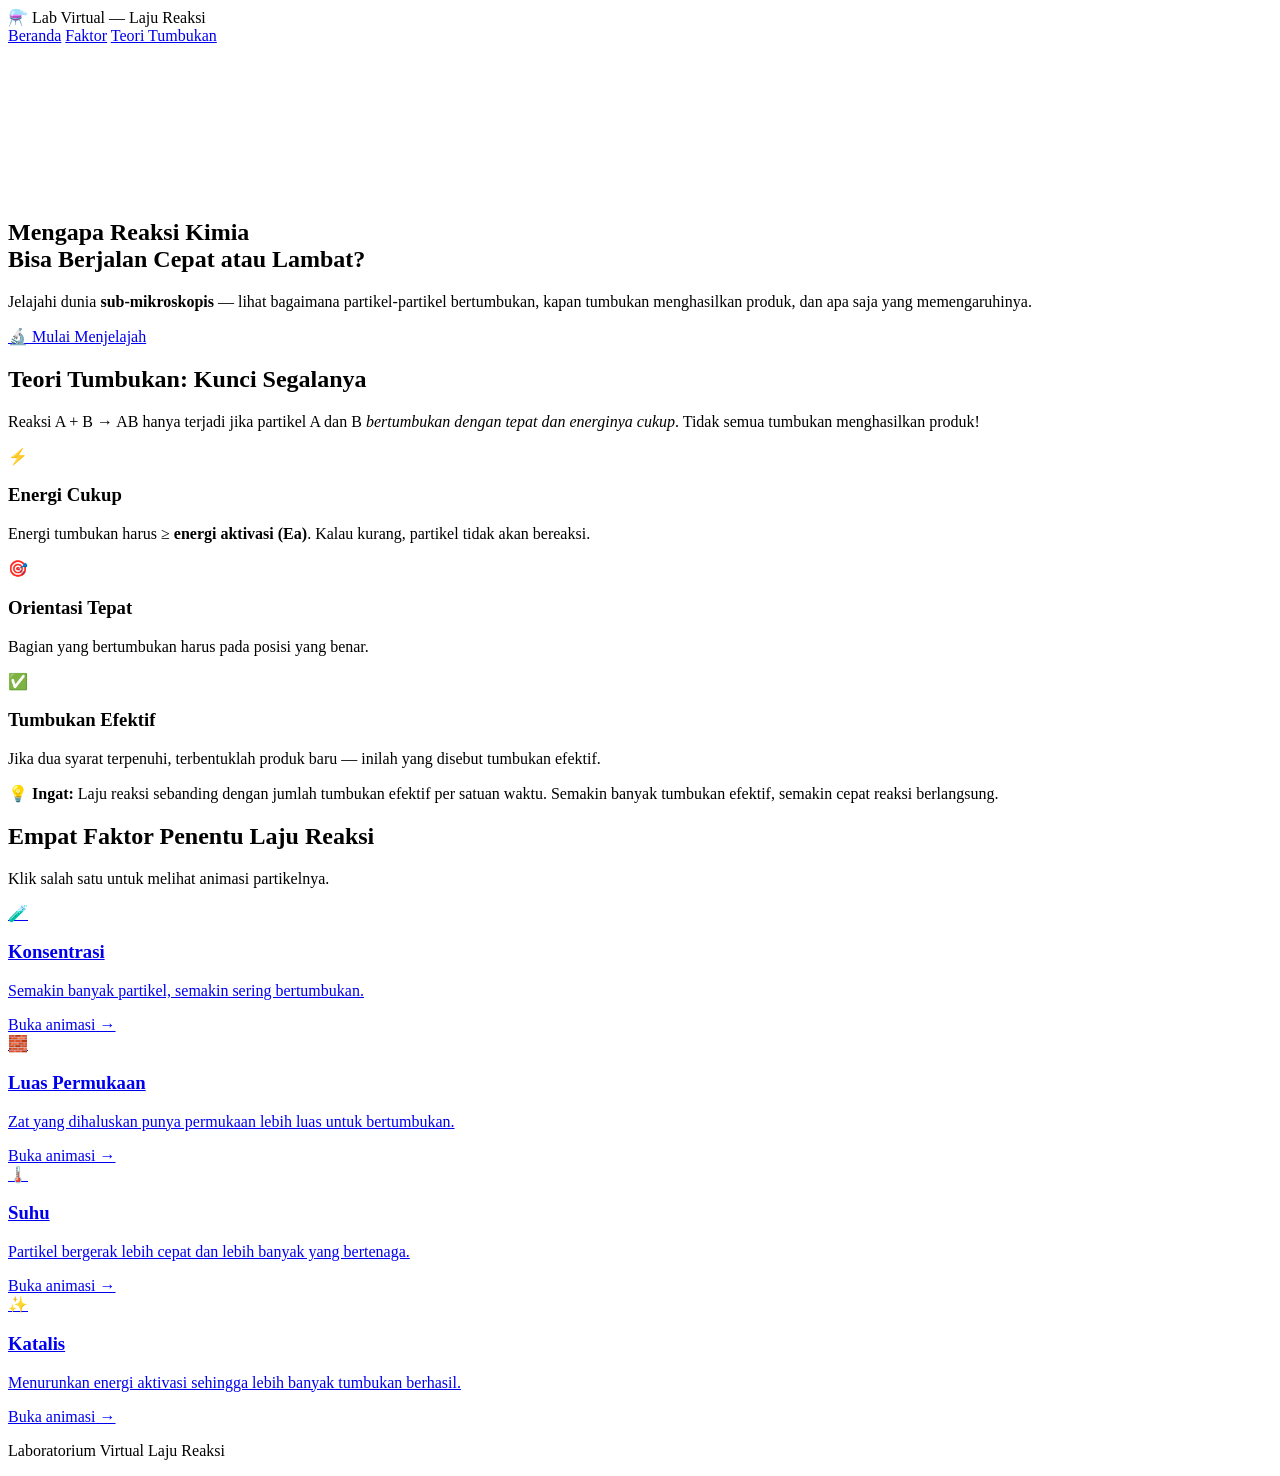
==== index.html @ ab945852 "Add files via upload" ====
<!DOCTYPE html>
<html lang="id">
<head>
<meta charset="UTF-8">
<meta name="viewport" content="width=device-width, initial-scale=1.0">
<title>Laboratorium Virtual — Faktor Laju Reaksi</title>
<link rel="stylesheet" href="css/style.css">
</head>
<body class="beranda">

  <!-- ============ NAVBAR ============ -->
  <header class="navbar">
    <div class="nav-brand">
      <span class="nav-logo">⚗️</span>
      <span class="nav-title">Lab Virtual — Laju Reaksi</span>
    </div>
    <nav class="nav-links">
      <a href="index.html" class="aktif">Beranda</a>
      <a href="#faktor">Faktor</a>
      <a href="#teori">Teori Tumbukan</a>
    </nav>
  </header>

  <!-- ============ HERO ============ -->
  <section class="hero">
    <canvas id="kanvas-hero"></canvas>
    <div class="hero-isi">
      <h1>Mengapa Reaksi Kimia<br>Bisa Berjalan Cepat</span> atau Lambat</span>?</h1>
      <p class="hero-sub">
        Jelajahi dunia <strong>sub-mikroskopis</strong> — lihat bagaimana partikel-partikel
        bertumbukan, kapan tumbukan menghasilkan produk, dan apa saja yang memengaruhinya.
      </p>
      <a href="#faktor" class="tombol-utama">🔬 Mulai Menjelajah</a>
    </div>
  </section>

  <!-- ============ PENGANTAR TEORI TUMBUKAN ============ -->
  <section class="seksi" id="teori">
    <h2 class="judul-seksi">Teori Tumbukan: Kunci Segalanya</h2>
    <p class="sub-seksi">
      Reaksi A + B → AB hanya terjadi jika partikel A dan B <em>bertumbukan dengan tepat dan energinya cukup</em>.
      Tidak semua tumbukan menghasilkan produk!
    </p>

    <div class="grid-syarat">
      <div class="kartu-syarat syarat-1">
        <div class="ikon-syarat">⚡</div>
        <h3>Energi Cukup</h3>
        <p>Energi tumbukan harus ≥ <strong>energi aktivasi (Ea)</strong>. Kalau kurang, partikel tidak akan bereaksi.</p>
      </div>
      <div class="kartu-syarat syarat-2">
        <div class="ikon-syarat">🎯</div>
        <h3>Orientasi Tepat</h3>
        <p>Bagian yang bertumbukan harus pada posisi yang benar.</p>
      </div>
      <div class="kartu-syarat syarat-3">
        <div class="ikon-syarat">✅</div>
        <h3>Tumbukan Efektif</h3>
        <p>Jika dua syarat terpenuhi, terbentuklah produk baru — inilah yang disebut tumbukan efektif.</p>
      </div>
    </div>

    <div class="kotak-info">
      <strong>💡 Ingat:</strong> Laju reaksi sebanding dengan jumlah tumbukan efektif per satuan waktu. Semakin banyak tumbukan efektif, semakin cepat reaksi berlangsung.
    </div>
  </section>

  <!-- ============ 4 FAKTOR ============ -->
  <section class="seksi seksi-faktor" id="faktor">
    <h2 class="judul-seksi">Empat Faktor Penentu Laju Reaksi</h2>
    <p class="sub-seksi">Klik salah satu untuk melihat animasi partikelnya.</p>

    <div class="grid-faktor">

      <a href="konsentrasi.html" class="kartu-faktor kartu-konsentrasi">
        <div class="kartu-ikon">🧪</div>
        <h3>Konsentrasi</h3>
        <p>Semakin banyak partikel, semakin sering bertumbukan.</p>
        <span class="kartu-panah">Buka animasi →</span>
      </a>

      <a href="luas-permukaan.html" class="kartu-faktor kartu-luas">
        <div class="kartu-ikon">🧱</div>
        <h3>Luas Permukaan</h3>
        <p>Zat yang dihaluskan punya permukaan lebih luas untuk bertumbukan.</p>
        <span class="kartu-panah">Buka animasi →</span>
      </a>

      <a href="suhu.html" class="kartu-faktor kartu-suhu">
        <div class="kartu-ikon">🌡️</div>
        <h3>Suhu</h3>
        <p>Partikel bergerak lebih cepat dan lebih banyak yang bertenaga.</p>
        <span class="kartu-panah">Buka animasi →</span>
      </a>

      <a href="katalis.html" class="kartu-faktor kartu-katalis">
        <div class="kartu-ikon">✨</div>
        <h3>Katalis</h3>
        <p>Menurunkan energi aktivasi sehingga lebih banyak tumbukan berhasil.</p>
        <span class="kartu-panah">Buka animasi →</span>
      </a>

    </div>
  </section>

  <!-- ============ FOOTER ============ -->
  <footer class="footer">
    <p>Laboratorium Virtual Laju Reaksi </p>
  </footer>

  <script src="js/main.js"></script>
</body>
</html>
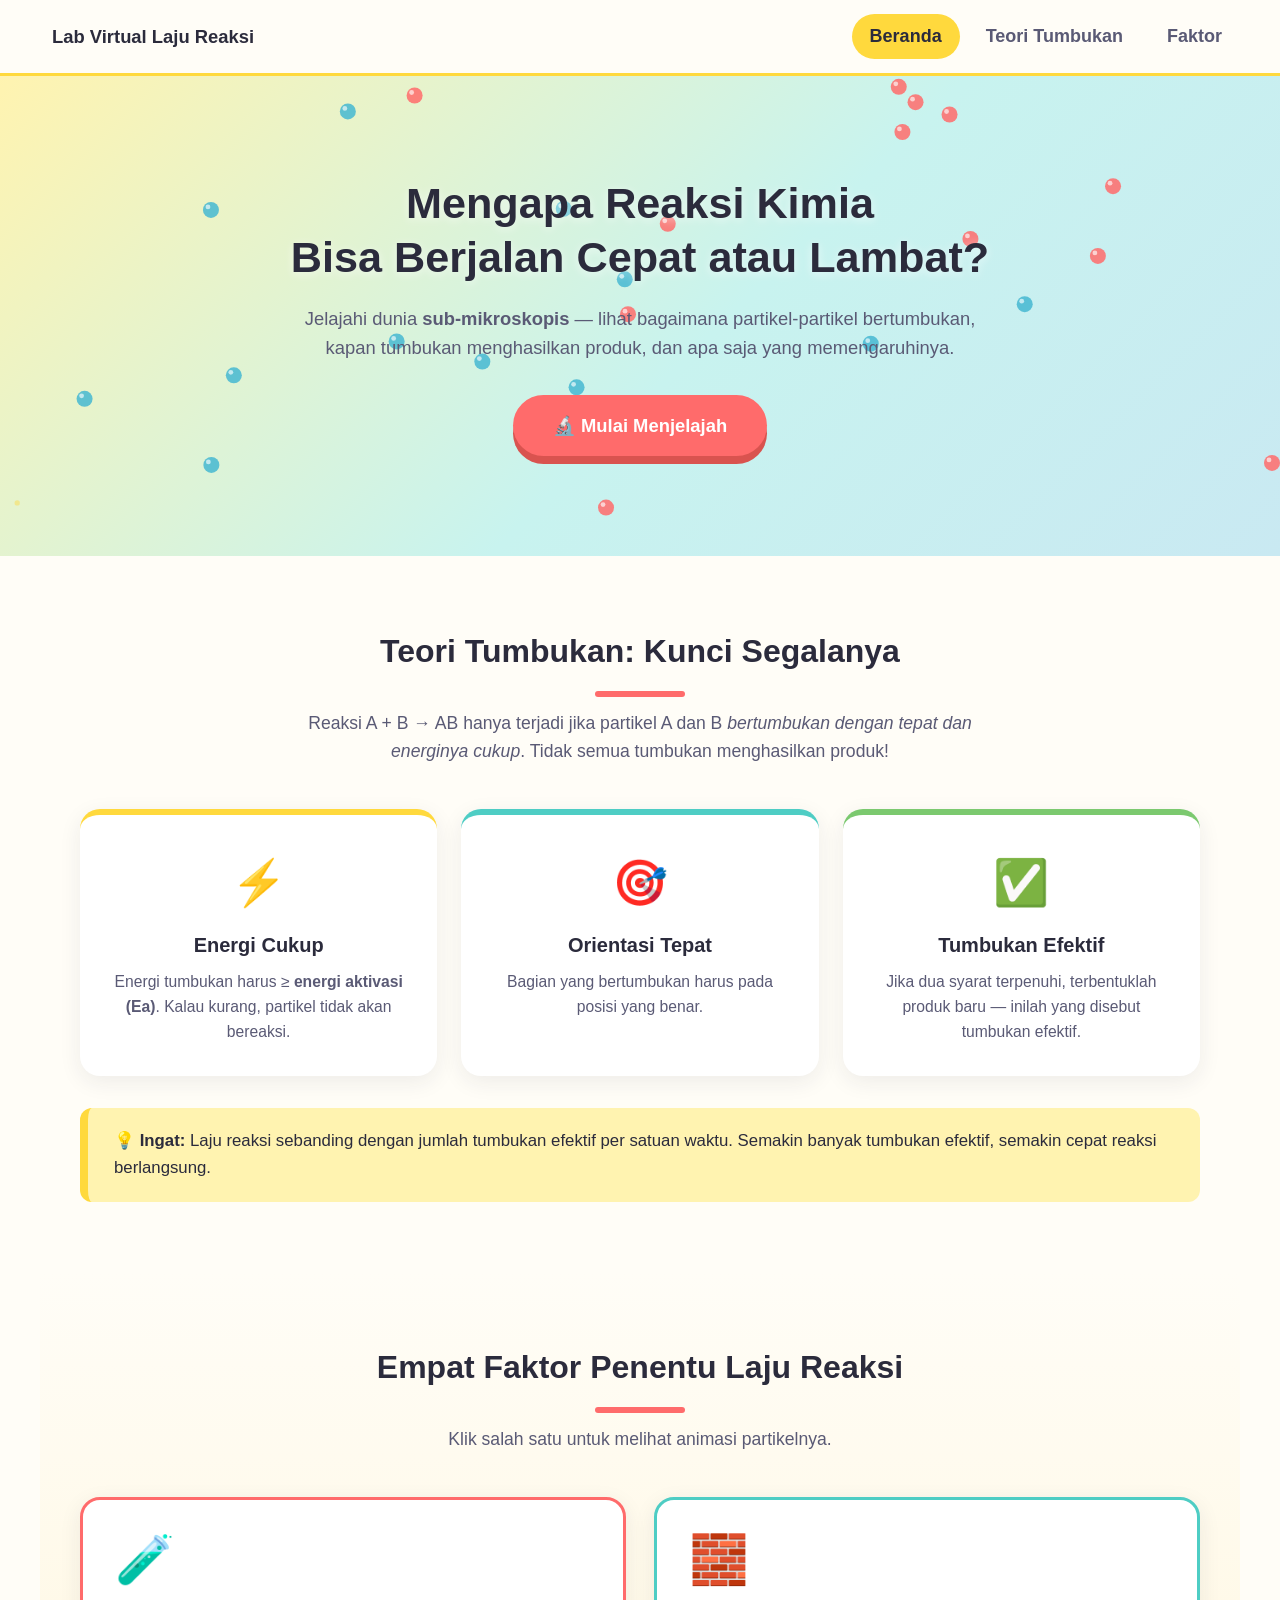
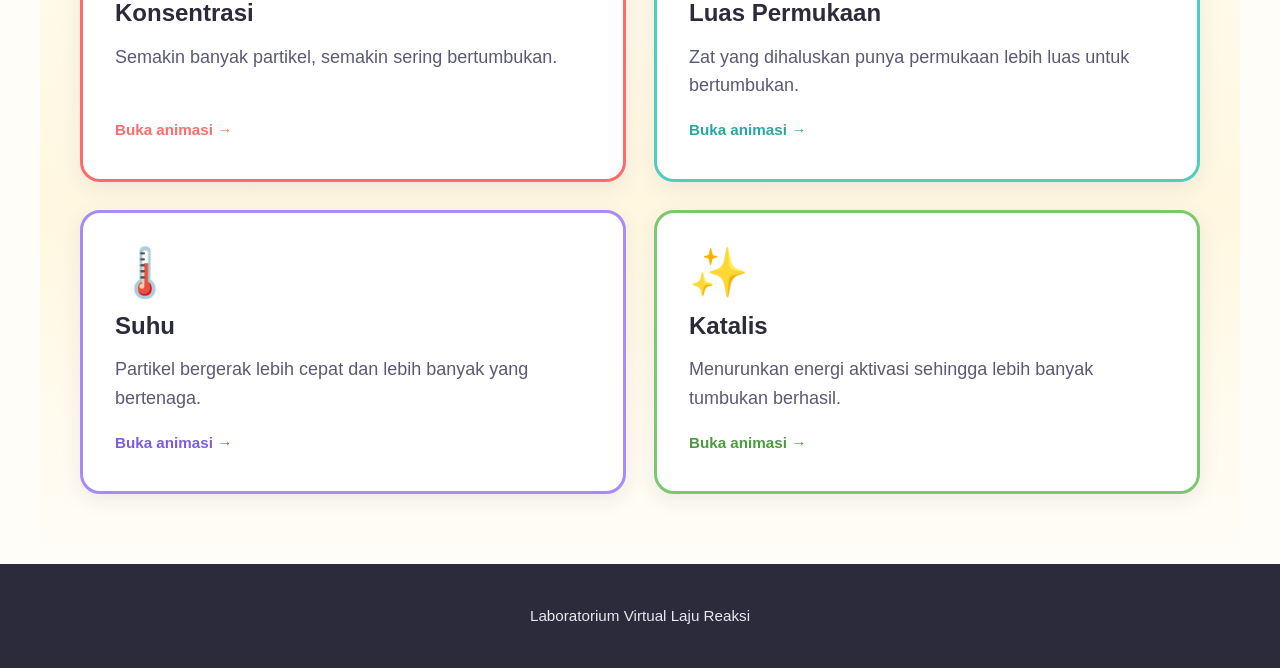
==== commit 54e07258: "Update index.html" ====
--- a/index.html
+++ b/index.html
@@ -11,13 +11,13 @@
   <!-- ============ NAVBAR ============ -->
   <header class="navbar">
     <div class="nav-brand">
-      <span class="nav-logo">⚗️</span>
-      <span class="nav-title">Lab Virtual — Laju Reaksi</span>
+      <span class="nav-logo"></span>
+      <span class="nav-title">Lab Virtual Laju Reaksi</span>
     </div>
     <nav class="nav-links">
       <a href="index.html" class="aktif">Beranda</a>
-      <a href="#faktor">Faktor</a>
-      <a href="#teori">Teori Tumbukan</a>
+      <a href="#faktor">Teori Tumbukan</a>
+      <a href="#teori">Faktor</a>
     </nav>
   </header>
 
@@ -110,4 +110,4 @@
 
   <script src="js/main.js"></script>
 </body>
-</html>+</html>
--- a/css/style.css
+++ b/css/style.css
@@ -0,0 +1,770 @@
+/* ============================================================
+   VARIABEL WARNA CERIA
+   ============================================================ */
+:root {
+  --kuning:   #FFD93D;
+  --kuning-t: #FFF3B0;
+  --coral:    #FF6B6B;
+  --coral-t:  #FFD3D3;
+  --mint:     #4ECDC4;
+  --mint-t:   #C8F3EF;
+  --biru:     #45B7D1;
+  --biru-t:   #C9E9F2;
+  --ungu:     #A78BFA;
+  --ungu-t:   #E4D9FF;
+  --hijau:    #7BC96F;
+  --hijau-t:  #D6F0D0;
+
+  --teks:      #2B2B3C;
+  --teks-lemah:#5A5A75;
+  --bg:        #FFFDF7;
+  --putih:     #FFFFFF;
+  --garis:     #EFEAD9;
+
+  --radius: 20px;
+  --radius-kcl: 12px;
+  --bayang: 0 6px 22px rgba(43, 43, 60, 0.08);
+  --bayang-hover: 0 12px 32px rgba(43, 43, 60, 0.14);
+}
+
+/* ============================================================
+   DASAR
+   ============================================================ */
+* { box-sizing: border-box; margin: 0; padding: 0; }
+
+html { scroll-behavior: smooth; }
+
+body {
+  font-family: "Segoe UI", "Trebuchet MS", Verdana, sans-serif;
+  background: var(--bg);
+  color: var(--teks);
+  line-height: 1.6;
+  /* ukuran dasar besar supaya aman di proyektor */
+  font-size: 18px;
+  overflow-x: hidden;
+}
+
+a { text-decoration: none; color: inherit; }
+
+/* ============================================================
+   NAVBAR
+   ============================================================ */
+.navbar {
+  position: sticky;
+  top: 0;
+  z-index: 100;
+  display: flex;
+  align-items: center;
+  justify-content: space-between;
+  padding: 14px 40px;
+  background: rgba(255, 253, 247, 0.92);
+  backdrop-filter: blur(10px);
+  border-bottom: 3px solid var(--kuning);
+}
+
+.nav-brand {
+  display: flex;
+  align-items: center;
+  gap: 12px;
+  font-weight: 800;
+  font-size: 1.15rem;
+}
+
+.nav-logo { font-size: 1.6rem; }
+
+.nav-links {
+  display: flex;
+  gap: 8px;
+}
+
+.nav-links a {
+  padding: 8px 18px;
+  border-radius: 999px;
+  font-weight: 600;
+  color: var(--teks-lemah);
+  transition: all .2s;
+}
+
+.nav-links a:hover { background: var(--kuning-t); color: var(--teks); }
+.nav-links a.aktif { background: var(--kuning); color: var(--teks); }
+
+/* ============================================================
+   HERO
+   ============================================================ */
+.hero {
+  position: relative;
+  min-height: 480px;
+  padding: 80px 40px;
+  display: flex;
+  align-items: center;
+  justify-content: center;
+  overflow: hidden;
+  background: linear-gradient(135deg, var(--kuning-t) 0%, var(--mint-t) 55%, var(--biru-t) 100%);
+}
+
+#kanvas-hero {
+  position: absolute;
+  inset: 0;
+  width: 100%;
+  height: 100%;
+}
+
+.hero-isi {
+  position: relative;
+  z-index: 2;
+  max-width: 900px;
+  text-align: center;
+}
+
+.hero h1 {
+  font-size: 2.7rem;
+  line-height: 1.25;
+  font-weight: 800;
+  margin-bottom: 20px;
+  text-shadow: 0 2px 10px rgba(255,255,255,0.6);
+}
+
+.hero h1 .highlight {
+  background: linear-gradient(180deg, transparent 60%, var(--kuning) 60%);
+  padding: 0 6px;
+}
+
+.hero-sub {
+  font-size: 1.15rem;
+  color: var(--teks-lemah);
+  max-width: 700px;
+  margin: 0 auto 32px;
+}
+
+.tombol-utama {
+  display: inline-block;
+  padding: 16px 40px;
+  background: var(--coral);
+  color: var(--putih);
+  border-radius: 999px;
+  font-size: 1.15rem;
+  font-weight: 700;
+  box-shadow: 0 8px 0 #D9534F;
+  transition: all .15s;
+}
+
+.tombol-utama:hover {
+  transform: translateY(-3px);
+  box-shadow: 0 11px 0 #D9534F;
+}
+
+.tombol-utama:active {
+  transform: translateY(3px);
+  box-shadow: 0 5px 0 #D9534F;
+}
+
+/* ============================================================
+   SEKSI UMUM
+   ============================================================ */
+.seksi {
+  padding: 70px 40px;
+  max-width: 1200px;
+  margin: 0 auto;
+}
+
+.judul-seksi {
+  font-size: 2rem;
+  font-weight: 800;
+  text-align: center;
+  margin-bottom: 12px;
+}
+
+.judul-seksi::after {
+  content: "";
+  display: block;
+  width: 90px;
+  height: 6px;
+  margin: 14px auto 0;
+  border-radius: 999px;
+  background: var(--coral);
+}
+
+.sub-seksi {
+  text-align: center;
+  color: var(--teks-lemah);
+  font-size: 1.1rem;
+  max-width: 720px;
+  margin: 0 auto 44px;
+}
+
+/* ============================================================
+   KARTU SYARAT TUMBUKAN
+   ============================================================ */
+.grid-syarat {
+  display: grid;
+  grid-template-columns: repeat(3, 1fr);
+  gap: 24px;
+  margin-bottom: 32px;
+}
+
+.kartu-syarat {
+  background: var(--putih);
+  border-radius: var(--radius);
+  padding: 32px 24px;
+  box-shadow: var(--bayang);
+  border-top: 6px solid;
+  text-align: center;
+  transition: transform .2s, box-shadow .2s;
+}
+
+.kartu-syarat:hover {
+  transform: translateY(-6px);
+  box-shadow: var(--bayang-hover);
+}
+
+.syarat-1 { border-color: var(--kuning); }
+.syarat-2 { border-color: var(--mint); }
+.syarat-3 { border-color: var(--hijau); }
+
+.ikon-syarat { font-size: 2.8rem; margin-bottom: 10px; }
+
+.kartu-syarat h3 {
+  font-size: 1.25rem;
+  margin-bottom: 8px;
+}
+
+.kartu-syarat p {
+  color: var(--teks-lemah);
+  font-size: 0.98rem;
+}
+
+/* Kotak info */
+.kotak-info {
+  background: var(--kuning-t);
+  border-left: 8px solid var(--kuning);
+  padding: 20px 26px;
+  border-radius: var(--radius-kcl);
+  font-size: 1.05rem;
+}
+
+/* ============================================================
+   SEKSI FAKTOR
+   ============================================================ */
+.seksi-faktor {
+  background: linear-gradient(180deg, transparent 0%, #FFF7E0 60%, transparent 100%);
+}
+
+.grid-faktor {
+  display: grid;
+  grid-template-columns: repeat(2, 1fr);
+  gap: 28px;
+}
+
+.kartu-faktor {
+  position: relative;
+  background: var(--putih);
+  border-radius: var(--radius);
+  padding: 36px 32px;
+  box-shadow: var(--bayang);
+  border: 3px solid transparent;
+  transition: all .25s;
+  display: flex;
+  flex-direction: column;
+  gap: 10px;
+}
+
+.kartu-faktor:hover {
+  transform: translateY(-8px) scale(1.01);
+  box-shadow: var(--bayang-hover);
+}
+
+.kartu-ikon {
+  font-size: 3rem;
+  line-height: 1;
+}
+
+.kartu-faktor h3 {
+  font-size: 1.5rem;
+  font-weight: 800;
+}
+
+.kartu-faktor p {
+  color: var(--teks-lemah);
+  flex-grow: 1;
+}
+
+.kartu-panah {
+  font-weight: 700;
+  font-size: 0.95rem;
+  margin-top: 8px;
+}
+
+/* warna aksen tiap kartu */
+.kartu-konsentrasi { border-color: var(--coral); }
+.kartu-konsentrasi .kartu-panah { color: var(--coral); }
+.kartu-konsentrasi:hover { background: var(--coral-t); }
+
+.kartu-luas { border-color: var(--mint); }
+.kartu-luas .kartu-panah { color: #2AA79F; }
+.kartu-luas:hover { background: var(--mint-t); }
+
+.kartu-suhu { border-color: var(--ungu); }
+.kartu-suhu .kartu-panah { color: #7C5CE0; }
+.kartu-suhu:hover { background: var(--ungu-t); }
+
+.kartu-katalis { border-color: var(--hijau); }
+.kartu-katalis .kartu-panah { color: #4C9A3F; }
+.kartu-katalis:hover { background: var(--hijau-t); }
+
+/* ============================================================
+   FOOTER
+   ============================================================ */
+.footer {
+  text-align: center;
+  padding: 40px 20px;
+  background: var(--teks);
+  color: #E8E8F0;
+  font-size: 0.95rem;
+}
+
+.footer-kecil {
+  margin-top: 6px;
+  font-size: 0.85rem;
+  color: #A9A9C4;
+}
+
+/* ============================================================
+   RESPONSIF (untuk laptop kecil / tablet)
+   ============================================================ */
+@media (max-width: 900px) {
+  body { font-size: 16px; }
+  .hero h1 { font-size: 2rem; }
+  .grid-syarat { grid-template-columns: 1fr; }
+  .grid-faktor { grid-template-columns: 1fr; }
+  .navbar { padding: 12px 20px; }
+  .seksi { padding: 50px 20px; }
+  .nav-links a { padding: 6px 12px; font-size: 0.9rem; }
+}
+/* ============================================================
+   HALAMAN SIMULASI (dipakai semua halaman faktor)
+   ============================================================ */
+.simulasi-wrap {
+  max-width: 1200px;
+  margin: 0 auto;
+  padding: 30px 20px 60px;
+}
+
+.simulasi-judul {
+  text-align: center;
+  margin-bottom: 24px;
+}
+.simulasi-judul h1 {
+  font-size: 1.8rem;
+  font-weight: 800;
+  margin-bottom: 8px;
+}
+.simulasi-judul p { color: var(--teks-lemah); }
+
+.kontrol-panel {
+  display: flex;
+  flex-wrap: wrap;
+  gap: 16px;
+  align-items: center;
+  background: var(--putih);
+  padding: 16px 22px;
+  border-radius: var(--radius);
+  box-shadow: var(--bayang);
+  margin-bottom: 20px;
+}
+
+.tombol-kontrol {
+  padding: 10px 22px;
+  border: none;
+  border-radius: 999px;
+  background: var(--mint);
+  color: var(--putih);
+  font-weight: 700;
+  font-size: 1rem;
+  cursor: pointer;
+  transition: transform .15s;
+  font-family: inherit;
+}
+.tombol-kontrol:hover { transform: translateY(-2px); }
+.tombol-kontrol.reset { background: var(--coral); }
+
+.kontrol-slider {
+  flex: 1;
+  display: flex;
+  flex-direction: column;
+  gap: 6px;
+  min-width: 260px;
+}
+.kontrol-slider > span { font-size: 0.95rem; }
+.kontrol-slider input[type="range"] {
+  width: 100%;
+  accent-color: var(--coral);
+  height: 6px;
+  cursor: pointer;
+}
+
+.wadah-grid {
+  display: grid;
+  grid-template-columns: 1fr 1fr;
+  gap: 20px;
+  margin-bottom: 24px;
+}
+
+.wadah-panel {
+  background: var(--putih);
+  border-radius: var(--radius);
+  padding: 16px;
+  box-shadow: var(--bayang);
+}
+.wadah-panel h3 {
+  font-size: 1.05rem;
+  margin-bottom: 10px;
+  text-align: center;
+}
+
+.kanvas-simulasi {
+  display: block;
+  width: 100%;
+  height: 300px;
+  background: linear-gradient(180deg, #FAFBFD 0%, #F0F4F8 100%);
+  border-radius: var(--radius-kcl);
+  border: 2px solid var(--garis);
+}
+
+.statistik {
+  display: grid;
+  grid-template-columns: 1fr 1fr;
+  gap: 10px;
+  margin-top: 12px;
+}
+.stat {
+  background: var(--kuning-t);
+  padding: 8px 12px;
+  border-radius: var(--radius-kcl);
+  text-align: center;
+}
+.stat-label {
+  display: block;
+  font-size: 0.72rem;
+  color: var(--teks-lemah);
+  line-height: 1.2;
+}
+.stat-nilai {
+  display: block;
+  font-size: 1.35rem;
+  font-weight: 800;
+  color: var(--coral);
+}
+
+.grafik-panel {
+  background: var(--putih);
+  border-radius: var(--radius);
+  padding: 20px;
+  box-shadow: var(--bayang);
+  margin-bottom: 24px;
+}
+.grafik-panel h3 {
+  font-size: 1.1rem;
+  margin-bottom: 12px;
+  text-align: center;
+}
+#kanvas-grafik {
+  display: block;
+  width: 100%;
+  height: 260px;
+}
+
+.kesimpulan {
+  background: var(--hijau-t);
+  border-left: 8px solid var(--hijau);
+  padding: 20px 26px;
+  border-radius: var(--radius-kcl);
+  margin-bottom: 20px;
+}
+.kesimpulan h3 { margin-bottom: 8px; }
+
+.peringatan {
+  background: var(--kuning-t);
+  border-left: 8px solid var(--kuning);
+  padding: 20px 26px;
+  border-radius: var(--radius-kcl);
+}
+.peringatan h3 { margin-bottom: 8px; }
+.peringatan ul { padding-left: 24px; }
+.peringatan li { margin-bottom: 4px; }
+
+@media (max-width: 900px) {
+  .wadah-grid { grid-template-columns: 1fr; }
+}
+/* ============================================================
+   LEGENDA MOLEKUL
+   ============================================================ */
+.legenda {
+  display: flex;
+  justify-content: center;
+  align-items: center;
+  gap: 40px;
+  padding: 14px 20px;
+  background: var(--putih);
+  border-radius: var(--radius);
+  box-shadow: var(--bayang);
+  margin-bottom: 20px;
+  flex-wrap: wrap;
+}
+
+.legenda-item {
+  display: flex;
+  align-items: center;
+  gap: 10px;
+  font-weight: 700;
+  font-size: 1rem;
+}
+
+.bola {
+  display: inline-block;
+  width: 22px;
+  height: 22px;
+  border-radius: 50%;
+  box-shadow:
+    inset -3px -3px 5px rgba(0,0,0,0.15),
+    inset 3px 3px 5px rgba(255,255,255,0.55);
+}
+
+.bola-a { background: #FF6B6B; }
+.bola-b { background: #45B7D1; }
+
+/* ikon AB: dua bola kecil di dalam kapsul hijau */
+.ikon-ab {
+  display: inline-flex;
+  align-items: center;
+  gap: 2px;
+  padding: 3px 7px;
+  border: 2.5px solid #7BC96F;
+  border-radius: 14px;
+  background: rgba(123, 201, 111, 0.15);
+}
+
+.ikon-ab .bola {
+  width: 13px;
+  height: 13px;
+}
+/* ============================================================
+   LEGENDA LUAS PERMUKAAN
+   ============================================================ */
+.bola-x {
+  background: #94A3B8;
+  border-radius: 4px;
+  box-shadow:
+    inset -2px -2px 3px rgba(0,0,0,0.2),
+    inset 2px 2px 3px rgba(255,255,255,0.5);
+}
+
+.bola-x-ekspos {
+  background: #CBD5E1;
+  border-radius: 4px;
+  box-shadow: 0 0 8px #7BC96F;
+}
+
+.bola-y {
+  background: #FBBF24;
+}
+
+.bola-produk {
+  background: #7BC96F;
+  box-shadow: 0 0 10px #7BC96F;
+}
+
+/* label kecil di atas wadah */
+.label-wadah {
+  text-align: center;
+  font-size: 0.85rem;
+  color: var(--teks-lemah);
+  margin-top: 6px;
+}
+/* ============================================================
+   HALAMAN SUHU
+   ============================================================ */
+.grid-suhu {
+  display: grid;
+  grid-template-columns: 1fr 1fr;
+  gap: 20px;
+  margin-bottom: 20px;
+}
+
+.panel-animasi,
+.panel-mb {
+  background: var(--putih);
+  border-radius: var(--radius);
+  padding: 16px;
+  box-shadow: var(--bayang);
+}
+
+.panel-animasi h3,
+.panel-mb h3 {
+  font-size: 1.05rem;
+  margin-bottom: 10px;
+  text-align: center;
+}
+
+.kanvas-animasi {
+  display: block;
+  width: 100%;
+  height: 380px;
+  background: linear-gradient(180deg, #FAFBFD 0%, #F0F4F8 100%);
+  border-radius: var(--radius-kcl);
+  border: 2px solid var(--garis);
+}
+
+.kanvas-mb {
+  display: block;
+  width: 100%;
+  height: 380px;
+  background: var(--putih);
+  border-radius: var(--radius-kcl);
+  border: 2px solid var(--garis);
+}
+
+.statistik-suhu {
+  display: grid;
+  grid-template-columns: repeat(4, 1fr);
+  gap: 10px;
+  margin-top: 12px;
+}
+
+.statistik-suhu .stat {
+  background: var(--kuning-t);
+}
+
+.info-suhu {
+  display: flex;
+  justify-content: space-between;
+  padding: 8px 4px;
+  font-size: 0.9rem;
+  color: var(--teks-lemah);
+}
+
+/* range slider khusus suhu — gradasi biru→merah */
+#slider-suhu {
+  accent-color: var(--coral);
+}
+
+.legend-mb {
+  display: flex;
+  justify-content: center;
+  flex-wrap: wrap;
+  gap: 18px;
+  font-size: 0.85rem;
+  color: var(--teks-lemah);
+  margin-top: 10px;
+}
+
+.legend-mb span::before {
+  content: '';
+  display: inline-block;
+  width: 18px;
+  height: 3px;
+  margin-right: 6px;
+  vertical-align: middle;
+  border-radius: 2px;
+}
+
+.legend-mb .lm-kurva::before  { background: #FF6B6B; }
+.legend-mb .lm-area::before   { background: #FBBF24; }
+.legend-mb .lm-ea::before     { background: #D9534F; height: 2px; }
+
+@media (max-width: 1000px) {
+  .grid-suhu { grid-template-columns: 1fr; }
+  .statistik-suhu { grid-template-columns: repeat(2, 1fr); }
+}
+/* ============================================================
+   HALAMAN KATALIS
+   ============================================================ */
+.grid-katalis {
+  display: grid;
+  grid-template-columns: 1fr 1fr;
+  gap: 20px;
+  margin-bottom: 20px;
+}
+
+.panel-katalis {
+  background: var(--putih);
+  border-radius: var(--radius);
+  padding: 16px;
+  box-shadow: var(--bayang);
+  border-top: 5px solid var(--garis);
+}
+
+.panel-katalis.tanpa { border-top-color: #E74C3C; }
+.panel-katalis.dengan { border-top-color: #27AE60; }
+
+.panel-katalis h3 {
+  font-size: 1.05rem;
+  margin-bottom: 10px;
+  text-align: center;
+}
+
+.badge-energi {
+  display: inline-block;
+  padding: 3px 10px;
+  border-radius: 10px;
+  font-size: 0.8rem;
+  font-weight: 700;
+  margin-left: 6px;
+}
+.badge-tinggi { background: #FFE5E5; color: #C0392B; }
+.badge-rendah { background: #D5F5E3; color: #1E8449; }
+
+.kanvas-katalis {
+  display: block;
+  width: 100%;
+  height: 300px;
+  background: linear-gradient(180deg, #FAFBFD 0%, #F0F4F8 100%);
+  border-radius: var(--radius-kcl);
+  border: 2px solid var(--garis);
+}
+
+.panel-energi {
+  background: var(--putih);
+  border-radius: var(--radius);
+  padding: 20px;
+  box-shadow: var(--bayang);
+  margin-bottom: 24px;
+}
+
+.panel-energi h3 {
+  font-size: 1.1rem;
+  margin-bottom: 8px;
+  text-align: center;
+}
+
+.kanvas-energi {
+  display: block;
+  width: 100%;
+  height: 320px;
+}
+
+.legend-energi {
+  display: flex;
+  justify-content: center;
+  flex-wrap: wrap;
+  gap: 22px;
+  margin-top: 10px;
+  font-size: 0.88rem;
+  color: var(--teks-lemah);
+}
+
+.legend-energi span::before {
+  content: '';
+  display: inline-block;
+  width: 20px;
+  height: 3px;
+  margin-right: 6px;
+  vertical-align: middle;
+  border-radius: 2px;
+}
+.legend-energi .le-tanpa::before { background: #E74C3C; }
+.legend-energi .le-dengan::before { background: #27AE60; }
+.legend-energi .le-dh::before   { background: #8E44AD; height: 2px; }
+
+@media (max-width: 1000px) {
+  .grid-katalis { grid-template-columns: 1fr; }
+}
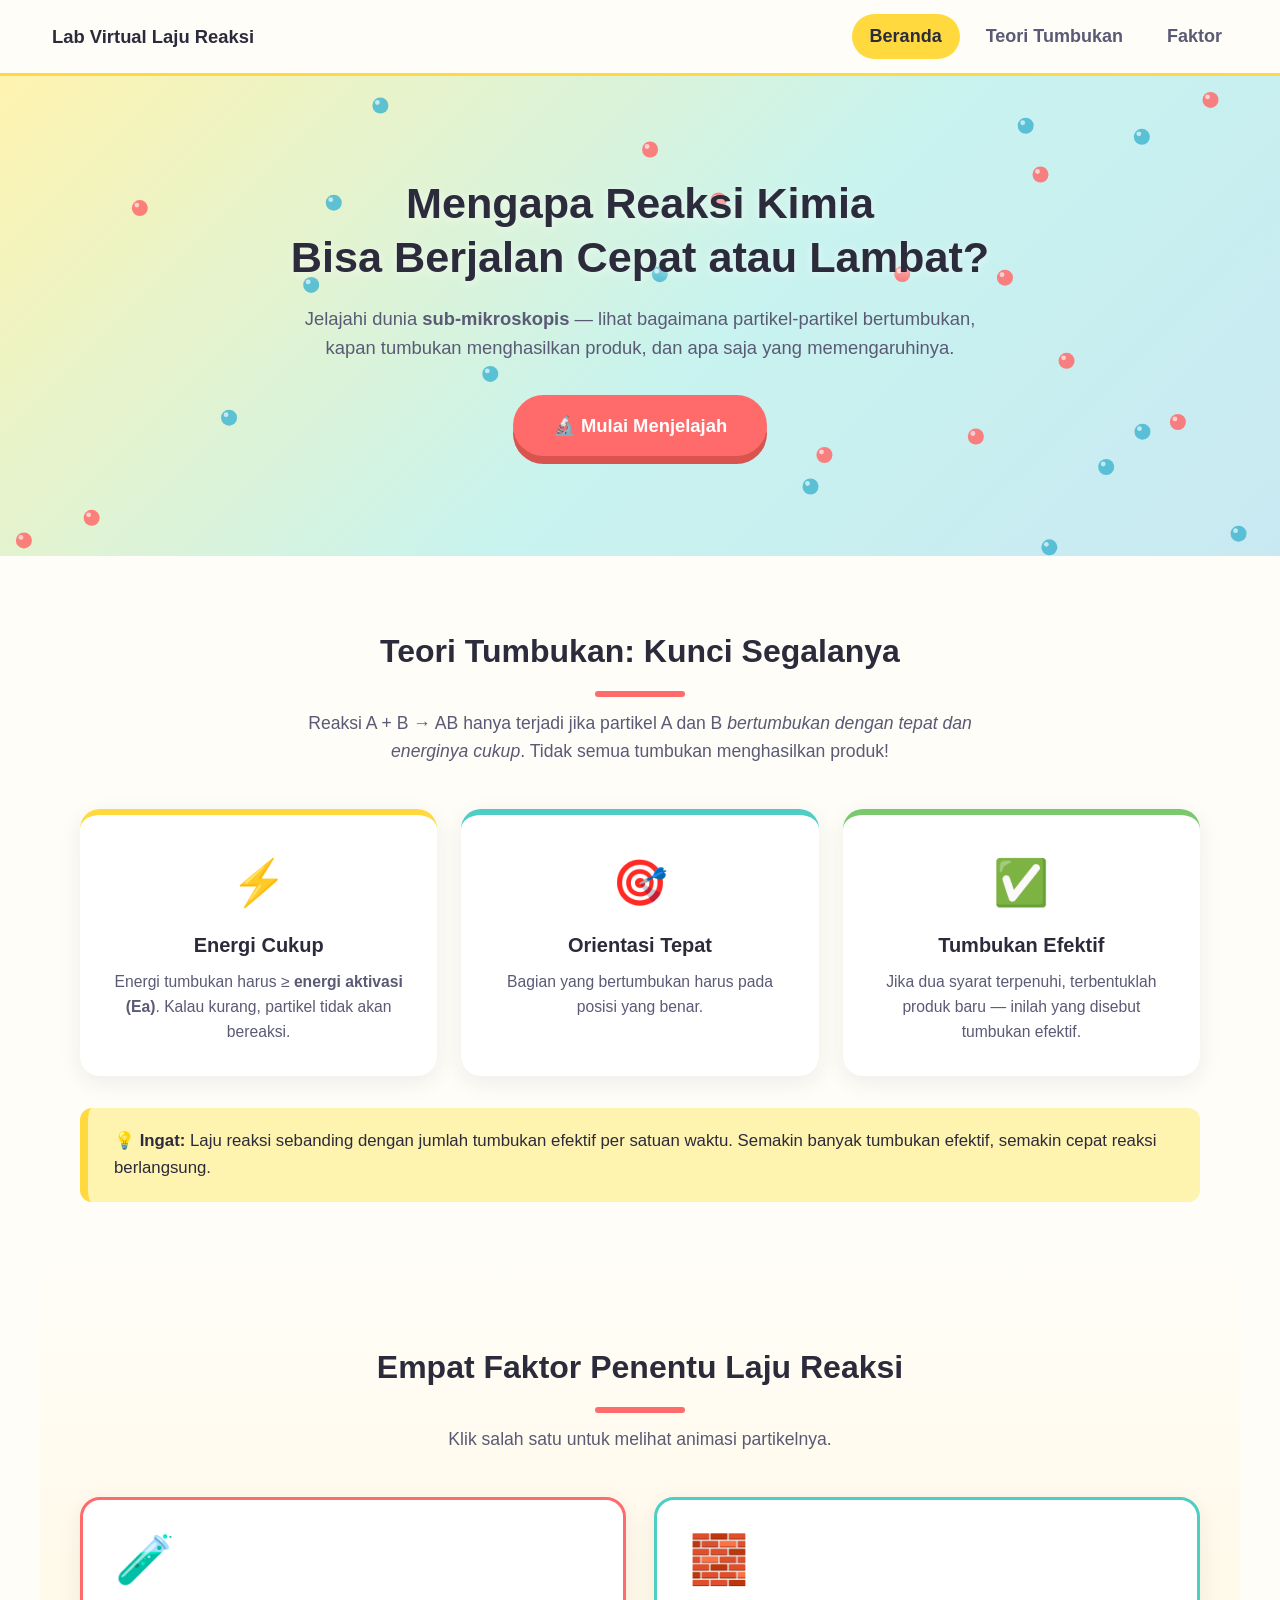
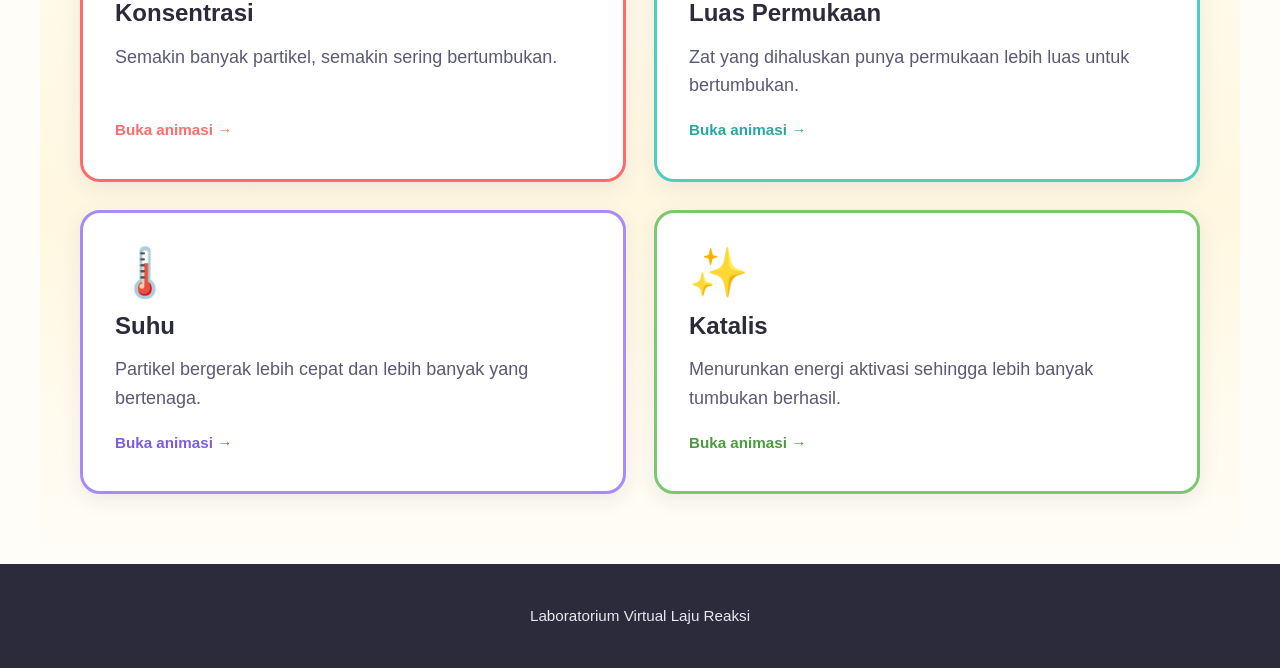
==== commit 22bdbe58: "Update index.html" ====
--- a/index.html
+++ b/index.html
@@ -16,8 +16,8 @@
     </div>
     <nav class="nav-links">
       <a href="index.html" class="aktif">Beranda</a>
-      <a href="#faktor">Teori Tumbukan</a>
-      <a href="#teori">Faktor</a>
+      <a href="#teori">Teori Tumbukan</a>
+      <a href="#faktor">Faktor</a>
     </nav>
   </header>
 
